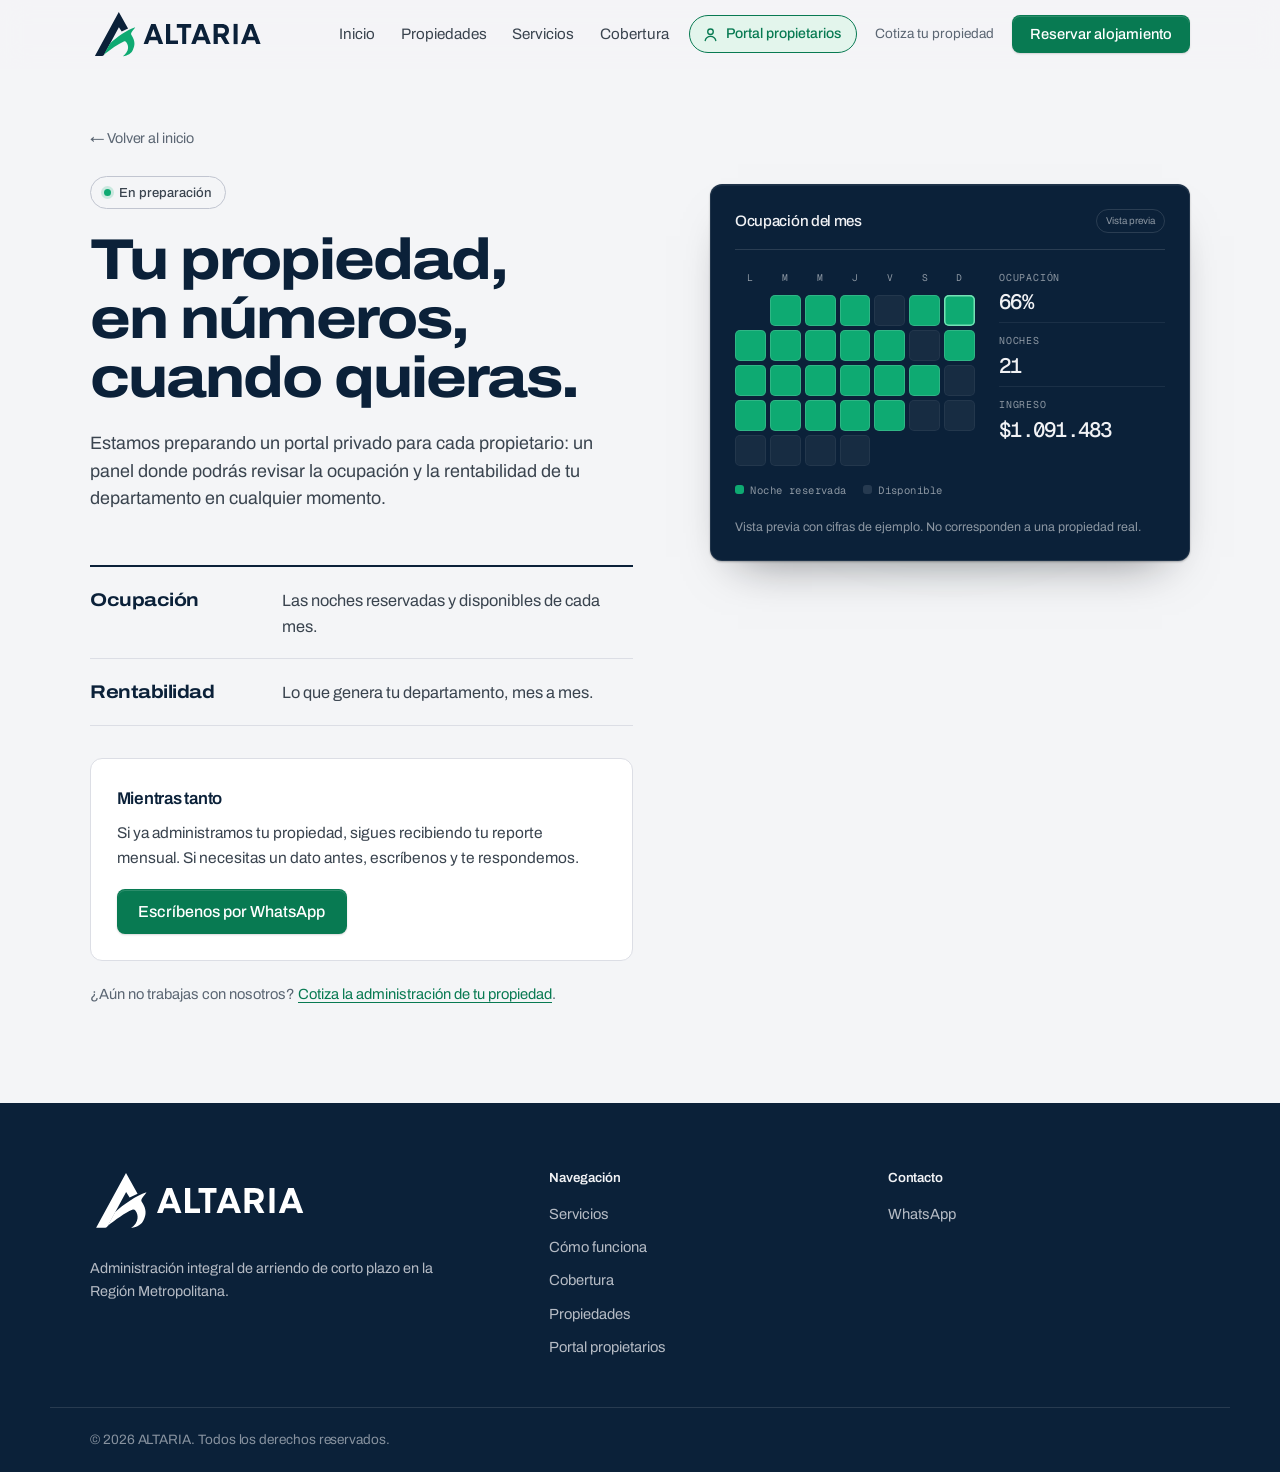
==== portal-propietarios.html @ fbaefeaa "Portal propietarios: acceso en la barra y página en preparación - Nuevo acceso "Portal propietarios"" ====
<!DOCTYPE html>
<html lang="es-CL">
<head>
<meta charset="UTF-8">
<meta name="viewport" content="width=device-width, initial-scale=1.0">
<meta name="theme-color" content="#F4F5F7">
<title>Portal propietarios | ALTARIA</title>
<meta name="description" content="Portal privado para propietarios de ALTARIA: la ocupación y la rentabilidad de tu propiedad en un solo lugar. Disponible próximamente.">
<!-- Página en preparación: fuera de buscadores y del sitemap hasta que el portal exista -->
<meta name="robots" content="noindex">

<meta property="og:title" content="Portal propietarios | ALTARIA">
<meta property="og:description" content="La ocupación y la rentabilidad de tu propiedad en un solo lugar. Disponible próximamente.">
<meta property="og:type" content="website">
<meta property="og:site_name" content="ALTARIA">
<meta property="og:url" content="https://webnova.diegosanmartinb1996.workers.dev/portal-propietarios.html">
<meta property="og:image" content="https://webnova.diegosanmartinb1996.workers.dev/assets/altaria-social.jpg">
<meta property="og:image:width" content="1200">
<meta property="og:image:height" content="630">
<meta property="og:image:alt" content="ALTARIA: administración de arriendo de corto plazo en Santiago">
<meta property="og:locale" content="es_CL">

<link rel="icon" type="image/svg+xml" href="assets/altaria-favicon.svg">
<link rel="icon" type="image/x-icon" href="assets/altaria-favicon.ico">
<link rel="apple-touch-icon" href="assets/altaria-apple-touch-icon.png">

<link rel="preconnect" href="https://fonts.googleapis.com">
<link rel="preconnect" href="https://fonts.gstatic.com" crossorigin>
<link href="https://fonts.googleapis.com/css2?family=Archivo:wdth,wght@62..125,300..800&family=Geist+Mono:wght@400;500&display=swap" rel="stylesheet">

<link rel="stylesheet" href="styles.css">
<script>document.documentElement.classList.add('js');</script>
</head>
<body>

<a class="skip-link" href="#main">Saltar al contenido</a>

<header class="site-header" data-header>
  <div class="header-inner">
    <a href="index.html" class="brand" aria-label="ALTARIA, inicio">
      <img class="brand-logo" src="assets/altaria-logo.svg" alt="ALTARIA" width="880" height="270">
    </a>
    <nav class="main-nav" aria-label="Principal">
      <a href="index.html">Inicio</a>
      <a href="propiedades.html">Propiedades</a>
      <a href="index.html#servicios">Servicios</a>
      <a href="index.html#cobertura">Cobertura</a>
    </nav>
    <div class="header-actions">
      <a class="header-portal" href="portal-propietarios.html" title="Portal propietarios" aria-current="page">
        <svg viewBox="0 0 20 20" fill="none" stroke="currentColor" stroke-width="1.6" stroke-linecap="round" aria-hidden="true"><circle cx="10" cy="6.75" r="3.25"/><path d="M3.75 17c.9-3.1 3.3-4.75 6.25-4.75s5.35 1.65 6.25 4.75"/></svg>
        <span class="header-portal-label">Portal propietarios</span>
      </a>
      <a class="header-secondary" data-cta href="#">Cotiza tu propiedad</a>
      <a class="btn btn-primary btn-nav" href="reservar.html">Reservar alojamiento</a>
    </div>
    <button class="nav-toggle" type="button" data-nav-toggle aria-expanded="false" aria-controls="mobile-nav" aria-label="Abrir menú">
      <span></span><span></span><span></span>
    </button>
  </div>
</header>

<nav class="mobile-nav" id="mobile-nav" data-mobile-nav aria-label="Menú móvil">
  <a href="index.html">Inicio</a>
  <a href="propiedades.html">Propiedades</a>
  <a href="index.html#servicios">Servicios</a>
  <a href="index.html#cobertura">Cobertura</a>
  <a href="portal-propietarios.html" aria-current="page">Portal propietarios</a>
  <a class="btn btn-primary btn-lg" href="reservar.html">Reservar alojamiento</a>
  <p class="mobile-nav-note">¿Eres propietario? <a data-cta href="#">Cotiza la administración de tu propiedad</a>.</p>
</nav>

<main id="main">

  <section class="page-header section portal">
    <div class="section-inner">
      <a class="back-link" href="index.html">← Volver al inicio</a>

      <div class="portal-grid">
        <div class="portal-intro">
          <p class="portal-status"><i aria-hidden="true"></i> En preparación</p>
          <h1 class="section-title">Tu propiedad, en números, cuando quieras.</h1>
          <p class="section-copy">
            Estamos preparando un portal privado para cada propietario: un panel donde podrás
            revisar la ocupación y la rentabilidad de tu departamento en cualquier momento.
          </p>
        </div>

        <!-- Vista previa: el mismo panel de ocupación de la portada (script.js lo dibuja) -->
        <div class="portal-visual">
          <div class="panel-shell">
          <div class="panel" data-panel>
            <div class="panel-head">
              <p class="panel-title">Ocupación del mes</p>
              <span class="panel-tag">Vista previa</span>
            </div>
            <div class="panel-cal" data-panel-cal aria-hidden="true"></div>
            <div class="panel-legend" aria-hidden="true">
              <span><i class="legend-booked"></i> Noche reservada</span>
              <span><i class="legend-free"></i> Disponible</span>
            </div>
            <dl class="panel-stats">
              <div>
                <dt>Ocupación</dt>
                <dd data-count="87" data-count-suffix="%">0%</dd>
              </div>
              <div>
                <dt>Noches</dt>
                <dd data-count="26">0</dd>
              </div>
              <div>
                <dt>Ingreso</dt>
                <dd data-count="1380000" data-count-format="clp">$0</dd>
              </div>
            </dl>
            <p class="panel-foot">
              Vista previa con cifras de ejemplo. No corresponden a una propiedad real.
            </p>
          </div>
          </div>
        </div>

        <div class="portal-details">
          <h2 class="sr-only">Qué podrás ver</h2>
          <ul class="portal-features">
            <li>
              <strong>Ocupación</strong>
              <span>Las noches reservadas y disponibles de cada mes.</span>
            </li>
            <li>
              <strong>Rentabilidad</strong>
              <span>Lo que genera tu departamento, mes a mes.</span>
            </li>
          </ul>

          <div class="portal-note">
            <p class="portal-note-title">Mientras tanto</p>
            <p>
              Si ya administramos tu propiedad, sigues recibiendo tu reporte mensual.
              Si necesitas un dato antes, escríbenos y te respondemos.
            </p>
            <a class="btn btn-primary" data-cta
               data-cta-message="Hola ALTARIA, administran mi propiedad y quiero hacer una consulta sobre su reporte."
               href="#">Escríbenos por WhatsApp</a>
          </div>

          <p class="portal-prospect">
            ¿Aún no trabajas con nosotros? <a data-cta href="#">Cotiza la administración de tu propiedad</a>.
          </p>
        </div>
      </div>
    </div>
  </section>

</main>

<footer class="site-footer">
  <div class="footer-inner">
    <div class="footer-brand">
      <img class="brand-logo" src="assets/altaria-logo-blanco.svg" alt="ALTARIA" width="880" height="270" loading="lazy">
      <p>Administración integral de arriendo de corto plazo en la Región Metropolitana.</p>
    </div>
    <div class="footer-col">
      <p class="footer-heading">Navegación</p>
      <a href="index.html#servicios">Servicios</a>
      <a href="index.html#proceso">Cómo funciona</a>
      <a href="index.html#cobertura">Cobertura</a>
      <a href="propiedades.html">Propiedades</a>
      <a href="portal-propietarios.html">Portal propietarios</a>
    </div>
    <div class="footer-col">
      <p class="footer-heading">Contacto</p>
      <a data-cta href="#">WhatsApp</a>
    </div>
  </div>
  <div class="footer-bottom">
    <p>© 2026 ALTARIA. Todos los derechos reservados.</p>
  </div>
</footer>

<script src="assets/config.js"></script>
<script src="script.js"></script>
</body>
</html>
---- styles.css ----
/* ============================================================
   ALTARIA: sistema visual "Liquidación"

   Base clara, secciones de contraste en azul noche (derivado del
   azul de marca, no negro). Tipografía Archivo en dos anchos: los
   títulos van ensanchados y grandes, el texto corrido en ancho
   normal. El logo ALTARIA usa trazados SVG y la mono queda para cifras.
   El elemento firma es la liquidación mensual del hero: el
   documento que el dueño recibe cada mes.
   ============================================================ */

/* ============================================================
   1. Tokens
   ============================================================ */
:root{
  /* paleta base */
  --paper:#F4F5F7;
  --paper-2:#FFFFFF;
  --paper-3:#E6E8EE;
  --ink:#0B2139;
  --ink-2:#14344E;
  --ink-3:#1E4968;
  /* azul noche: las secciones de contraste */
  --night:#0B2139;
  --night-2:#14344E;
  --night-3:#1E4968;

  /* tokens de superficie (los sobreescriben .section--ink y .panel) */
  --surface:var(--paper);
  --surface-2:var(--paper-2);
  --surface-3:var(--paper-3);
  --fg:var(--ink);
  --fg-soft:#3A444F;
  --fg-faint:#5B6673;
  --line-c:#DCDEE5;
  --line-2:#E8EAEF;
  --line-strong:#C1C5D0;

  /* acción */
  --accent:#087A52;
  --accent-hover:#066443;
  --accent-ink:#FFFFFF;
  --accent-text:#087A52;
  --accent-soft:#E3F5EC;
  --accent-ring:rgba(14,170,114,.18);

  /* estado */
  --ok:#087A52;
  --ok-fill:#0EAA72;
  --ok-soft:#E4F6EE;
  --danger:#B23A10;
  --danger-soft:#FBEAE2;

  /* tipografía: Archivo en dos anchos; mono para cifras del reporte */
  --font-sans:'Archivo',-apple-system,'Segoe UI',sans-serif;
  --font-display:'Archivo',-apple-system,'Segoe UI',sans-serif;
  --display-stretch:116%;
  --font-mono:'Geist Mono','IBM Plex Mono',ui-monospace,'Courier New',monospace;

  /* layout */
  --container:1180px;
  --gutter:clamp(1.25rem,5vw,2.5rem);
  --section-pad:clamp(4rem,7.5vw,6.5rem);
  --radius:12px;
  --radius-sm:8px;
  --radius-xs:5px;
  --header-h:60px;

  --ease:cubic-bezier(.22,1,.36,1);
}

@media (min-width:900px){
  :root{ --header-h:68px; }
}

/* Superficies oscuras: solo se reasignan tokens */
.section--ink{
  --surface:var(--night);
  --surface-2:var(--night-2);
  --surface-3:var(--night-3);
}
.panel{
  --surface:var(--ink);
  --surface-2:var(--ink-2);
  --surface-3:var(--ink-3);
}
.section--ink,
.panel{
  --fg:#F1F2F5;
  --fg-soft:rgba(241,242,245,.76);
  --fg-faint:rgba(241,242,245,.56);
  --line-c:rgba(241,242,245,.13);
  --line-2:rgba(241,242,245,.07);
  --line-strong:rgba(241,242,245,.28);
  --accent-text:#75E1B5;
  --accent-soft:rgba(117,225,181,.13);
  --ok:#5EE9A4;
  --ok-soft:rgba(94,233,164,.14);
  color:var(--fg);
}
.section--ink{ background:var(--night); }

/* ============================================================
   2. Reset
   ============================================================ */
*,*::before,*::after{ box-sizing:border-box; }
html{ scroll-behavior:smooth; scroll-padding-top:calc(var(--header-h) + 1rem); }
body{ margin:0; }
img{ max-width:100%; height:auto; display:block; }
ul,ol{ list-style:none; margin:0; padding:0; }
a{ color:inherit; text-decoration:none; }
h1,h2,h3,h4,p,dl,dd,figure{ margin:0; }
button{ font:inherit; border:none; background:none; color:inherit; }
[hidden]{ display:none !important; }

body{
  background:var(--paper);
  color:var(--ink);
  font-family:var(--font-sans);
  font-size:17px;
  font-weight:400;
  line-height:1.6;
  letter-spacing:0;
  -webkit-font-smoothing:antialiased;
  text-rendering:optimizeLegibility;
  overflow-x:hidden;
  padding-top:var(--header-h);
}

@media (prefers-reduced-motion:reduce){
  html{ scroll-behavior:auto; }
  *,*::before,*::after{
    animation-duration:.01ms !important;
    animation-iteration-count:1 !important;
    transition-duration:.01ms !important;
  }
}

.skip-link{
  position:absolute;
  left:-9999px;
  top:0;
  z-index:300;
  background:var(--accent);
  color:var(--accent-ink);
  padding:.7rem 1.1rem;
  border-radius:0 0 var(--radius-sm) 0;
  font-size:.8rem;
}
.skip-link:focus{ left:0; top:0; }

:focus-visible{
  outline:2px solid var(--accent);
  outline-offset:3px;
  border-radius:3px;
}
.section--ink :focus-visible,
.panel :focus-visible{ outline-color:#75E1B5; }

/* ============================================================
   3. Tipografía
   ============================================================ */

.eyebrow{
  font-size:.95rem;
  font-weight:500;
  color:var(--accent-text);
  margin-bottom:1rem;
}

/* Rotulos de seccion y de ficha: sans, sin versalitas ni tracking */
.sector-name,
.footer-heading,
.folio-label,
.property-card-comuna,
.property-detail-comuna{
  font-family:var(--font-sans);
  font-weight:600;
  letter-spacing:-.005em;
  text-transform:none;
}

/* Títulos: Archivo ensanchado. El ancho extra es la voz de la marca:
   firme, de letrero, legible de lejos. */
h1,h2,h3,h4{
  font-family:var(--font-display);
  font-stretch:var(--display-stretch);
  font-weight:700;
  letter-spacing:-.02em;
  line-height:1.08;
  text-wrap:balance;
}

.section-title{
  font-size:clamp(2.2rem,4.6vw,3.6rem);
  font-weight:750;
  letter-spacing:-.035em;
  line-height:1.02;
  color:var(--fg);
}

.section-copy{
  margin-top:1.4rem;
  max-width:56ch;
  font-size:clamp(1.05rem,1.4vw,1.2rem);
  line-height:1.55;
  color:var(--fg-soft);
}

.section-head{ margin-bottom:clamp(2.5rem,5vw,4rem); }
.section-head .section-title{ max-width:18ch; }

/* Cifras: tabulares, en la misma familia */
.num{
  font-variant-numeric:tabular-nums;
  letter-spacing:-.01em;
}

/* ============================================================
   4. Botones
   ============================================================ */
.btn{
  display:inline-flex;
  align-items:center;
  justify-content:center;
  gap:.5rem;
  font-family:var(--font-sans);
  font-weight:500;
  font-size:1rem;
  letter-spacing:0;
  line-height:1;
  padding:.85rem 1.3rem;
  border-radius:var(--radius-sm);
  border:1px solid transparent;
  cursor:pointer;
  text-align:center;
  transition:background-color .18s var(--ease), color .18s var(--ease),
             border-color .18s var(--ease), box-shadow .18s var(--ease),
             transform .12s var(--ease);
}
.btn:active{ transform:translateY(1px); }

.btn-primary{
  background:var(--accent);
  color:var(--accent-ink);
  box-shadow:0 1px 2px rgba(12,15,20,.16), inset 0 1px 0 rgba(255,255,255,.14);
}
.btn-primary:hover{
  background:var(--accent-hover);
  box-shadow:0 1px 2px rgba(12,15,20,.2), 0 0 0 4px var(--accent-ring),
             inset 0 1px 0 rgba(255,255,255,.14);
}

/* Sobre fondo oscuro el azul sólido pierde contraste: el botón se vuelve papel */
.section--ink .btn-primary{
  background:var(--paper);
  color:var(--ink);
  box-shadow:0 1px 2px rgba(0,0,0,.3);
}
.section--ink .btn-primary:hover{
  background:#FFFFFF;
  box-shadow:0 1px 2px rgba(0,0,0,.3), 0 0 0 4px rgba(241,242,245,.14);
}

.btn-ghost{
  background:transparent;
  color:var(--fg);
  border-color:var(--line-strong);
}
.btn-ghost:hover{ border-color:var(--fg); background:var(--surface-2); }

.btn-lg{ padding:1.1rem 1.75rem; font-size:1.05rem; }

@media (max-width:479px){
  .btn-lg{ width:100%; }
}

/* ============================================================
   5. Contenedores
   ============================================================ */
.section-inner,
.header-inner,
.footer-inner,
.footer-bottom{
  width:100%;
  max-width:var(--container);
  margin-inline:auto;
  padding-inline:var(--gutter);
}

.section{
  padding-block:var(--section-pad);
  background:var(--surface);
  color:var(--fg);
  position:relative;
}

/* ============================================================
   6. Header
   ============================================================ */
.site-header{
  position:fixed;
  top:0; left:0; right:0;
  z-index:120;
  background:rgba(244,245,247,.82);
  backdrop-filter:saturate(1.6) blur(14px);
  -webkit-backdrop-filter:saturate(1.6) blur(14px);
  border-bottom:1px solid transparent;
  transition:border-color .25s var(--ease), background-color .25s var(--ease);
}
.site-header.is-stuck{
  border-bottom-color:var(--line-c);
  background:rgba(244,245,247,.94);
}

.header-inner{
  height:var(--header-h);
  display:flex;
  align-items:center;
  gap:1.25rem;
}

.brand{
  display:flex;
  align-items:center;
  gap:.55rem;
  flex-shrink:0;
  margin-right:auto;
}
.brand-logo{
  width:156px;
  height:auto;
  display:block;
}
@media (min-width:1120px){
  .site-header .brand-logo{ width:176px; }
}

.main-nav{
  display:none;
  align-items:center;
  gap:1.6rem;
  white-space:nowrap;
}
.main-nav a{
  font-size:.95rem;
  letter-spacing:0;
  color:var(--fg-soft);
  transition:color .18s var(--ease);
}
.main-nav a:hover{ color:var(--fg); }
.nav-active{ color:var(--fg) !important; font-weight:500; }

.header-actions{
  display:none;
  align-items:center;
  gap:1.15rem;
  white-space:nowrap;
}
.header-secondary{
  font-size:.85rem;
  color:var(--fg-faint);
  transition:color .18s var(--ease);
}
.header-secondary:hover{ color:var(--accent-text); }
@media (min-width:900px) and (max-width:1119px){
  .header-secondary{ display:none; }
}

.btn-nav{ padding:.68rem 1.05rem; font-size:.92rem; }

/* Acceso al portal de propietarios: no es una sección de la página,
   así que va como acceso aparte, con ícono, antes del botón principal. */
.header-portal{
  display:inline-flex;
  align-items:center;
  justify-content:center;
  gap:.45rem;
  height:38px;
  padding:0 .9rem 0 .75rem;
  border:1px solid var(--line-strong);
  border-radius:100px;
  font-size:.88rem;
  font-weight:500;
  color:var(--fg-soft);
  transition:color .18s var(--ease), border-color .18s var(--ease), background-color .18s var(--ease);
}
.header-portal svg{ width:17px; height:17px; flex-shrink:0; }
.header-portal:hover{ color:var(--accent-text); border-color:var(--accent); }
.header-portal[aria-current="page"]{
  color:var(--accent-text);
  border-color:var(--accent);
  background:var(--accent-soft);
}
.mobile-nav > a[aria-current="page"]{ color:var(--accent-text); }

/* Con la barra a medio ancho no cabe el texto: queda solo el ícono
   (el texto sigue disponible para lectores de pantalla y como tooltip). */
@media (min-width:900px) and (max-width:1179px){
  .header-portal{ width:38px; padding:0; }
  .header-portal-label{
    position:absolute;
    width:1px; height:1px;
    margin:-1px;
    overflow:hidden;
    clip:rect(0 0 0 0);
    white-space:nowrap;
  }
}
/* Justo sobre el corte del menú móvil la portada no alcanza: se compacta la barra */
@media (min-width:900px) and (max-width:1023px){
  .header-inner{ gap:.9rem; }
  .main-nav{ gap:1.1rem; }
  .main-nav a{ font-size:.9rem; }
  .header-actions{ gap:.8rem; }
  .site-header .brand-logo{ width:136px; }
}

/* Botón hamburguesa */
.nav-toggle{
  display:inline-flex;
  flex-direction:column;
  justify-content:center;
  gap:5px;
  width:40px; height:40px;
  padding:0 9px;
  border-radius:var(--radius-sm);
  border:1px solid var(--line-c);
  background:var(--paper-2);
  cursor:pointer;
  flex-shrink:0;
}
.nav-toggle span{
  display:block;
  height:1.5px;
  width:100%;
  background:var(--fg);
  transition:transform .3s var(--ease), opacity .2s var(--ease);
}
.nav-toggle[aria-expanded="true"] span:nth-child(1){ transform:translateY(6.5px) rotate(45deg); }
.nav-toggle[aria-expanded="true"] span:nth-child(2){ opacity:0; }
.nav-toggle[aria-expanded="true"] span:nth-child(3){ transform:translateY(-6.5px) rotate(-45deg); }

/* Menú móvil */
.mobile-nav{
  position:fixed;
  inset:var(--header-h) 0 0 0;
  z-index:110;
  background:var(--paper);
  padding:1.75rem var(--gutter) 2.5rem;
  display:flex;
  flex-direction:column;
  gap:.25rem;
  overflow-y:auto;
  transform:translateY(-8px);
  opacity:0;
  visibility:hidden;
  transition:opacity .25s var(--ease), transform .25s var(--ease), visibility .25s;
}
.mobile-nav.is-open{ opacity:1; transform:none; visibility:visible; }
/* Solo los enlaces de navegación: el botón y la nota conservan lo suyo */
.mobile-nav > a:not(.btn){
  font-family:var(--font-display);
  font-stretch:var(--display-stretch);
  font-size:1.6rem;
  font-weight:700;
  letter-spacing:-.03em;
  padding:.8rem 0;
  border-bottom:1px solid var(--line-c);
  color:var(--fg);
}
.mobile-nav .btn{ margin-top:1.6rem; }
.mobile-nav-note{
  margin-top:1rem;
  font-size:.85rem;
  color:var(--fg-faint);
}
.mobile-nav-note a{
  color:var(--accent-text);
  text-decoration:underline;
  text-underline-offset:3px;
}
body.nav-open{ overflow:hidden; }

@media (min-width:900px){
  .main-nav,
  .header-actions{ display:flex; }
  .nav-toggle{ display:none; }
  .mobile-nav{ display:none; }
}

/* Barra fija de acción en móvil */
.mobile-cta{
  position:fixed;
  left:0; right:0; bottom:0;
  z-index:100;
  padding:.65rem var(--gutter) calc(.65rem + env(safe-area-inset-bottom));
  background:rgba(244,245,247,.93);
  backdrop-filter:blur(14px);
  -webkit-backdrop-filter:blur(14px);
  border-top:1px solid var(--line-c);
  transform:translateY(110%);
  transition:transform .3s var(--ease);
}
.mobile-cta.is-visible{ transform:none; }
.mobile-cta .btn{ width:100%; }
@media (min-width:900px){ .mobile-cta{ display:none; } }

/* ============================================================
   7. Hero
   ============================================================ */
.hero{
  position:relative;
  background:var(--paper);
  padding-block:clamp(2.5rem,5.5vw,4.5rem) clamp(3.5rem,7vw,5.5rem);
  overflow:hidden;
}
.hero::after{
  content:'';
  position:absolute;
  left:0; right:0; bottom:0;
  height:1px;
  background:var(--line-c);
  z-index:2;
}

.hero-inner{
  position:relative;
  z-index:1;
  width:100%;
  max-width:var(--container);
  margin-inline:auto;
  padding-inline:var(--gutter);
  display:grid;
  gap:clamp(2.5rem,5vw,3.5rem);
}
@media (min-width:1120px){
  .hero-inner{
    grid-template-columns:minmax(0,1fr) minmax(0,400px);
    align-items:center;
    column-gap:clamp(2.5rem,4vw,3.25rem);
  }
}

/* Foto de la propiedad con el panel encima. En celular la foto va
   a todo el ancho y el panel se monta sobre su borde inferior; en
   escritorio la foto es vertical y el panel sale por su esquina
   inferior izquierda, dejando a la vista los ventanales y el living. */
.hero-visual{ position:relative; }
.hero-img{
  width:100%;
  aspect-ratio:4/3;
  object-fit:cover;
  object-position:center 60%;
  border-radius:var(--radius);
  background:var(--paper-3);
}
.hero-visual .panel-shell{
  margin:-4.5rem .9rem 0;
  z-index:2;
}
@media (min-width:600px) and (max-width:1119px){
  .hero-img{ aspect-ratio:16/9; }
  .hero-visual .panel-shell{ max-width:480px; margin-inline:auto; }
}
@media (min-width:1120px){
  /* La foto sale a sangre hasta el borde derecho de la ventana */
  .hero-img{
    width:calc(100% + (100vw - min(100vw, var(--container))) / 2 + var(--gutter));
    max-width:none;
    height:clamp(480px,64vh,620px);
    aspect-ratio:auto;
    object-position:78% 60%;
    border-radius:var(--radius) 0 0 var(--radius);
  }
  /* El panel se apoya en la esquina inferior izquierda de la foto */
  .hero-visual .panel-shell{
    position:absolute;
    left:-2rem;
    bottom:-2.5rem;
    width:290px;
    margin:0;
  }
}

.hero-title{
  font-size:clamp(2.6rem,5.4vw,4.4rem);
  font-weight:800;
  font-stretch:100%;
  letter-spacing:-.045em;
  line-height:.96;
  color:var(--ink);
}
.hero-title .line{ display:block; overflow:hidden; padding-bottom:.06em; }
.hero-title .line > span{
  display:block;
  transition:transform .95s var(--ease);
}
/* El estado inicial solo existe si hay JS para deshacerlo */
.js .hero-title .line > span{ transform:translateY(110%); }
.hero-title.is-in .line > span{ transform:none; }
.hero-title .line:nth-child(1) > span{ transition-delay:.04s; }
.hero-title .line:nth-child(2) > span{ transition-delay:.12s; }
.hero-title .line:nth-child(3) > span{ transition-delay:.20s; }
.hero-title .line:nth-child(4) > span{ transition-delay:.28s; }
/* La segunda frase de ALTARIA usa el verde de acción de la marca */
.hero-title em{
  font-style:normal;
  color:var(--accent);
}

.hero-sub{
  margin-top:1.75rem;
  max-width:44ch;
  font-size:clamp(1.08rem,1.5vw,1.25rem);
  line-height:1.55;
  color:var(--fg-soft);
}

.hero-actions{
  margin-top:2.1rem;
  display:flex;
  align-items:center;
  gap:1.5rem;
  flex-wrap:wrap;
}
.hero-secondary{
  font-size:1rem;
  font-weight:500;
  color:var(--fg);
  border-bottom:1.5px solid var(--fg);
  padding-bottom:2px;
  transition:color .18s var(--ease), border-color .18s var(--ease);
}
.hero-secondary:hover{ color:var(--accent-text); border-color:var(--accent-text); }

.hero-trust{
  margin-top:1.5rem;
  font-size:.92rem;
  color:var(--fg-faint);
}

/* ============================================================
   8. Panel de ocupación: elemento firma

   Superficie de producto oscura sobre la página clara.
   ============================================================ */
/* El ancho del panel depende de su columna, no del viewport: la distribución
   interna se decide con container query. */
.panel-shell{ position:relative; container-type:inline-size; }
/* Halo ambiente detrás del panel */
.panel-shell::before{
  content:'';
  position:absolute;
  inset:8% -4% -10% -4%;
  border-radius:50%;
  background:radial-gradient(60% 60% at 50% 50%, var(--accent-ring), transparent 70%);
  filter:blur(28px);
  pointer-events:none;
}

.panel{
  position:relative;
  background:var(--ink);
  border:1px solid rgba(241,242,245,.09);
  border-radius:var(--radius);
  padding:clamp(1.15rem,2.4vw,1.5rem);
  box-shadow:
    0 1px 2px rgba(12,15,20,.3),
    0 24px 48px -28px rgba(12,15,20,.55),
    inset 0 1px 0 rgba(241,242,245,.06);
}

.panel-head{
  display:flex;
  align-items:center;
  justify-content:space-between;
  gap:1rem;
  padding-bottom:.95rem;
  border-bottom:1px solid var(--line-c);
}
.panel-title{
  font-size:.95rem;
  font-weight:500;
  letter-spacing:-.02em;
  color:var(--fg);
}
.panel-tag{
  font-size:.62rem;
  color:var(--fg-faint);
  border:1px solid var(--line-c);
  border-radius:100px;
  padding:.2rem .55rem;
}

/* Calendario */
.panel-cal{
  margin-top:1.25rem;
  display:grid;
  grid-template-columns:repeat(7,minmax(0,1fr));
  gap:4px;
  max-width:240px;
}
.cal-dow{
  font-family:var(--font-mono);
  font-size:.6rem;
  letter-spacing:.04em;
  color:var(--fg-faint);
  text-align:center;
  padding-bottom:.4rem;
}
.cal-cell{
  aspect-ratio:1;
  border-radius:var(--radius-xs);
  background:rgba(241,242,245,.055);
  box-shadow:inset 0 0 0 1px rgba(241,242,245,.05);
  transition:background-color .4s var(--ease), box-shadow .4s var(--ease);
}
.cal-cell.is-out{ background:transparent; box-shadow:none; }
.cal-cell.is-booked{
  background:var(--ok-fill);
  box-shadow:inset 0 0 0 1px rgba(255,255,255,.14);
}
.cal-cell.is-today{ box-shadow:inset 0 0 0 1.5px #75E1B5; }

.panel-legend{
  margin-top:1rem;
  display:flex;
  flex-wrap:wrap;
  gap:1rem;
  font-family:var(--font-mono);
  font-size:.66rem;
  letter-spacing:.04em;
  color:var(--fg-faint);
}
.panel-legend span{ display:inline-flex; align-items:center; gap:.4rem; }
.panel-legend i{ width:9px; height:9px; border-radius:3px; display:block; flex-shrink:0; }
.legend-booked{ background:var(--ok-fill); }
.legend-free{ background:rgba(241,242,245,.12); }

/* Cifras */
/* Por defecto (panel angosto) las cifras van como lista */
.panel-stats{
  margin-top:1.35rem;
  padding-top:1.2rem;
  border-top:1px solid var(--line-c);
  display:grid;
  grid-template-columns:1fr;
  gap:0;
}
.panel-stats > div{
  min-width:0;
  display:flex;
  align-items:baseline;
  justify-content:space-between;
  gap:1rem;
  padding:.55rem 0;
  border-bottom:1px solid var(--line-2);
}
.panel-stats > div:last-child{ border-bottom:none; padding-bottom:0; }
.panel-stats dt{
  font-family:var(--font-mono);
  font-size:.62rem;
  letter-spacing:.08em;
  text-transform:uppercase;
  color:var(--fg-faint);
  margin-bottom:0;
}
.panel-stats dd{
  font-family:var(--font-mono);
  font-weight:500;
  letter-spacing:-.035em;
  font-size:1.2rem;
  line-height:1;
  color:var(--fg);
  font-variant-numeric:tabular-nums;
}

.panel-foot{
  margin-top:1.2rem;
  font-size:.78rem;
  line-height:1.5;
  color:var(--fg-faint);
}

/* Cuando el panel tiene ancho suficiente se arma como tablero:
   calendario a la izquierda, cifras a la derecha. El umbral es el ancho
   del propio panel, no el de la ventana. */
@container (min-width:470px){
  .panel{
    display:grid;
    grid-template-columns:minmax(0,240px) minmax(0,1fr);
    column-gap:clamp(1.25rem,5cqi,2rem);
    align-content:start;
  }
  .panel-head{ grid-column:1 / -1; grid-row:1; }
  .panel-cal{ grid-column:1; grid-row:2; }
  .panel-legend{ grid-column:1; grid-row:3; }
  .panel-foot{ grid-column:1 / -1; grid-row:4; }

  .panel-stats{
    grid-column:2;
    grid-row:2 / 4;
    align-self:start;
    margin-top:1.25rem;
    padding-top:0;
    border-top:none;
  }
  .panel-stats > div{
    display:block;
    padding:.62rem 0;
  }
  .panel-stats > div:first-child{ padding-top:0; }
  .panel-stats dt{ margin-bottom:.4rem; }
  .panel-stats dd{ font-size:1.3rem; }
}

/* ============================================================
/* ============================================================
   9. Problema
   ============================================================ */
.problema-grid{ display:grid; gap:clamp(2.25rem,4.5vw,4rem); }
@media (min-width:920px){
  .problema-grid{ grid-template-columns:minmax(0,.9fr) minmax(0,1fr); align-items:start; }
}

.pain-list{
  border-top:1px solid var(--line-c);
}
.pain-list{ border-top-color:var(--ink); border-top-width:2px; }
.pain-list li{
  padding:1.35rem 0;
  border-bottom:1px solid var(--line-c);
  color:var(--fg);
  font-size:clamp(1.1rem,1.6vw,1.3rem);
  line-height:1.4;
}
/* ============================================================
   10. Servicios
   ============================================================ */
/* Dos grupos: lo que se hace una vez y lo que corre cada mes.
   Sin tarjetas: filas con título grande a la izquierda. */
.servicio-group + .servicio-group{ margin-top:clamp(3rem,6vw,4.5rem); }

.servicio-group{ display:grid; gap:1.25rem 3rem; }
@media (min-width:980px){
  .servicio-group{ grid-template-columns:minmax(0,.34fr) minmax(0,1fr); align-items:start; }
}

.servicio-group-head{ display:flex; flex-direction:column; gap:.4rem; }
.servicio-group-title{
  font-size:clamp(1.6rem,2.6vw,2.1rem);
  font-weight:750;
  letter-spacing:-.03em;
}
.servicio-group-note{ font-size:1rem; color:var(--fg-faint); }

.servicios-grid{
  display:grid;
  gap:0 2.5rem;
  border-top:2px solid var(--ink);
}
@media (min-width:720px){
  .servicios-grid{ grid-template-columns:repeat(2,minmax(0,1fr)); }
}
.servicio-card{
  padding:1.4rem 0 1.5rem;
  border-bottom:1px solid var(--line-c);
  display:flex;
  flex-direction:column;
  gap:.5rem;
}
.servicio-card h4{
  font-size:clamp(1.2rem,1.7vw,1.4rem);
  font-weight:700;
  letter-spacing:-.025em;
}
.servicio-card p{ color:var(--fg-soft); font-size:1rem; max-width:44ch; }

.platform-chips{
  margin-top:.35rem;
  display:flex;
  flex-wrap:wrap;
  gap:.35rem .5rem;
  font-size:.95rem;
  font-weight:600;
  color:var(--fg);
}
.platform-chips li + li::before{ content:'·'; margin-right:.5rem; color:var(--fg-faint); }

/* ============================================================
   11. Proceso (sección oscura)
   ============================================================ */
.proceso-list{
  display:grid;
  gap:2.5rem 2rem;
}
@media (min-width:760px){
  .proceso-list{ grid-template-columns:repeat(2,1fr); }
}
@media (min-width:1050px){
  .proceso-list{ grid-template-columns:repeat(4,1fr); }
}
.proceso-list li{
  padding-top:1.25rem;
  border-top:1px solid var(--line-strong);
  display:flex;
  flex-direction:column;
  gap:.6rem;
}
/* Los pasos sí son una secuencia: el número grande dice en qué orden ocurren */
.proceso-num{
  font-family:var(--font-display);
  font-stretch:var(--display-stretch);
  font-size:clamp(2.6rem,4.4vw,3.6rem);
  font-weight:800;
  line-height:1;
  letter-spacing:-.04em;
  color:var(--accent-text);
  margin-bottom:.5rem;
  font-variant-numeric:tabular-nums;
}
.proceso-list h3{ font-size:clamp(1.2rem,1.7vw,1.4rem); letter-spacing:-.025em; }
.proceso-list p{ color:var(--fg-soft); font-size:1rem; }

/* ============================================================
   12. Banda fotográfica a sangre
   ============================================================ */
.band{
  position:relative;
  isolation:isolate;
  min-height:clamp(320px,52vh,520px);
  display:flex;
  align-items:flex-end;
  background:var(--ink);
  overflow:hidden;
}
.band img{
  position:absolute;
  inset:0;
  width:100%;
  height:100%;
  object-fit:cover;
  z-index:-2;
}
.band::after{
  content:'';
  position:absolute;
  inset:0;
  z-index:-1;
  background:
    linear-gradient(to right, rgba(12,15,20,.86) 0%, rgba(12,15,20,.5) 48%, rgba(12,15,20,.12) 85%),
    linear-gradient(to top, rgba(12,15,20,.8) 0%, rgba(12,15,20,.35) 55%, rgba(12,15,20,.15) 100%);
}
.band-inner{
  width:100%;
  max-width:var(--container);
  margin-inline:auto;
  padding:clamp(2rem,5vw,3.5rem) var(--gutter);
  color:#F1F2F5;
}
.band-title{
  font-size:clamp(2.2rem,4.8vw,3.8rem);
  font-weight:750;
  letter-spacing:-.035em;
  line-height:1.02;
  max-width:18ch;
}
.band-note{
  margin-top:1rem;
  max-width:46ch;
  font-size:clamp(1.05rem,1.4vw,1.2rem);
  color:rgba(244,245,247,.82);
}

/* ============================================================
   13. Diferenciador
   ============================================================ */
.pillars{ border-top:2px solid var(--ink); }
.pillar{
  display:grid;
  gap:.6rem 3rem;
  padding:clamp(1.75rem,3.2vw,2.5rem) 0;
  border-bottom:1px solid var(--line-c);
}
@media (min-width:760px){
  .pillar{ grid-template-columns:minmax(0,.62fr) minmax(0,1fr); align-items:baseline; }
}
.pillar-label{
  font-family:var(--font-display);
  font-stretch:var(--display-stretch);
  font-size:clamp(1.5rem,2.8vw,2.2rem);
  font-weight:750;
  letter-spacing:-.035em;
  line-height:1.05;
  color:var(--fg);
}
.pillar p{ color:var(--fg-soft); font-size:clamp(1.05rem,1.4vw,1.15rem); max-width:52ch; }

/* ============================================================
   14. Cobertura
   ============================================================ */
.cobertura-grid{ display:grid; gap:clamp(2.25rem,4.5vw,3.5rem); }
@media (min-width:980px){
  .cobertura-grid{ grid-template-columns:minmax(0,1fr) minmax(0,.82fr); align-items:center; }
}

.sector-list{ margin-top:2rem; display:grid; gap:1.4rem; }
.sector-name{
  font-size:.95rem;
  color:var(--fg);
  margin-bottom:.7rem;
}
.sector-list > div{ padding-top:1rem; border-top:1px solid var(--line-c); }
.comuna-chips{ display:flex; flex-wrap:wrap; gap:.2rem .55rem; }
.comuna-chips li{
  font-size:clamp(1.1rem,1.6vw,1.3rem);
  letter-spacing:-.01em;
  color:var(--fg);
}
.comuna-chips li:not(:last-child)::after{ content:","; color:var(--fg-faint); }

.cobertura-photo{
  border-radius:var(--radius);
  overflow:hidden;
  border:1px solid var(--line-c);
  background:var(--surface-3);
}
.cobertura-photo img{
  width:100%;
  aspect-ratio:4/3;
  object-fit:cover;
}
.cobertura-photo figcaption{
  font-size:.84rem;
  letter-spacing:-.005em;
  color:var(--fg-faint);
  padding:.7rem .85rem;
  border-top:1px solid var(--line-c);
  background:var(--surface-2);
}

/* ============================================================
   15. Galería y tarjetas de propiedad
   ============================================================ */
.gallery-grid,
.property-grid{
  display:grid;
  gap:.85rem;
  grid-template-columns:repeat(auto-fill,minmax(min(100%,262px),1fr));
}
.gallery-grid{ margin-top:2.25rem; }
.property-grid{ margin-top:2.25rem; }

.property-card{
  background:var(--surface-2);
  border:1px solid var(--line-c);
  border-radius:var(--radius);
  overflow:hidden;
  display:flex;
  flex-direction:column;
  transition:border-color .22s var(--ease), box-shadow .22s var(--ease),
             transform .22s var(--ease);
}
.property-card:hover{
  border-color:var(--line-strong);
  transform:translateY(-2px);
  box-shadow:0 12px 32px -22px rgba(12,15,20,.5);
}

.gallery-photo{
  position:relative;
  aspect-ratio:4/3;
  background:var(--surface-3);
  display:flex;
  flex-direction:column;
  align-items:center;
  justify-content:center;
  gap:.45rem;
  overflow:hidden;
}
.gallery-photo img{ width:100%; height:100%; object-fit:cover; }
.gallery-photo.is-empty{
  font-size:.84rem;
  letter-spacing:-.005em;
  color:var(--fg-faint);
  background-color:var(--surface-3);
  background-image:linear-gradient(135deg,var(--line-c) 25%,transparent 25%,transparent 50%,var(--line-c) 50%,var(--line-c) 75%,transparent 75%);
  background-size:7px 7px;
}
.gallery-photo-icon{ font-size:1rem; color:var(--line-strong); }

.property-card-body{
  padding:1.1rem 1.15rem 1.25rem;
  display:flex;
  flex-direction:column;
  gap:.45rem;
  flex:1;
}
.property-card-comuna{
  font-size:.8rem;
  color:var(--accent-text);
}
.property-card h3{ font-size:1.2rem; letter-spacing:-.025em; }
.property-card-meta{
  display:flex;
  flex-wrap:wrap;
  gap:.3rem .8rem;
  font-size:.85rem;
  letter-spacing:-.005em;
  color:var(--fg-faint);
}
.property-card-price{
  margin-top:.3rem;
  padding-top:.8rem;
  border-top:1px solid var(--line-c);
  display:flex;
  align-items:baseline;
  gap:.45rem;
}
.property-card-price .price-label{
  font-size:.82rem;
  letter-spacing:-.005em;
  color:var(--fg-faint);
}
.property-card-price .price-value{
  font-weight:700;
  letter-spacing:-.01em;
  font-size:1.1rem;
  font-variant-numeric:tabular-nums;
}
.property-card-link{
  margin-top:.85rem;
  font-size:.87rem;
  font-weight:500;
  color:var(--accent-text);
  display:inline-flex;
  align-items:center;
  gap:.35rem;
}
.property-card-link::after{ content:'→'; transition:transform .2s var(--ease); }
.property-card:hover .property-card-link::after{ transform:translateX(3px); }

.galeria-teaser-cta{ margin-top:2.25rem; }

/* ============================================================
   16. Ficha de propiedad
   ============================================================ */
.property-detail{ display:grid; gap:clamp(1.75rem,3.5vw,2.75rem); margin-top:1.75rem; }
@media (min-width:920px){
  .property-detail{ grid-template-columns:minmax(0,1fr) minmax(0,1fr); align-items:start; }
}
.property-photo-main{
  border-radius:var(--radius);
  aspect-ratio:4/3;
  border:1px solid var(--line-c);
}
.property-detail-info{ display:flex; flex-direction:column; gap:.9rem; }
.property-detail-comuna{ font-size:.88rem; color:var(--accent-text); }
.property-detail-info h1{
  font-size:clamp(2.1rem,4.2vw,3.2rem);
  letter-spacing:-.038em;
}
.property-detail-chips{ margin-top:.2rem; }
.property-detail-price{
  display:flex;
  align-items:baseline;
  gap:.6rem;
  padding-block:.9rem;
  border-block:1px solid var(--line-c);
  font-weight:700;
  letter-spacing:-.01em;
  font-size:1.4rem;
  font-variant-numeric:tabular-nums;
}
.property-detail-price-label{
  font-weight:400;
  font-size:.88rem;
  letter-spacing:-.005em;
  color:var(--fg-faint);
}
.property-detail-desc{ color:var(--fg-soft); }
.property-detail-amenities-title{
  font-size:.95rem;
  font-weight:600;
  letter-spacing:-.015em;
  margin-bottom:.7rem;
}
.property-not-found{ padding-block:2rem; display:flex; flex-direction:column; gap:1rem; align-items:flex-start; }

/* ============================================================
   17. Encabezado de página interior
   ============================================================ */
.page-header{ padding-top:clamp(2.25rem,4.5vw,3.5rem); }
.page-header .section-copy{ margin-bottom:2.25rem; }

.back-link{
  display:inline-flex;
  align-items:center;
  gap:.4rem;
  margin-bottom:1.6rem;
  font-size:.9rem;
  letter-spacing:-.005em;
  color:var(--fg-faint);
  transition:color .18s var(--ease);
}
.back-link:hover{ color:var(--accent-text); }

/* ============================================================
   17b. Portal propietarios (página en preparación)

   En celular la vista previa va entre la presentación y el detalle;
   en escritorio queda a la derecha, a la altura de ambos.
   ============================================================ */
.portal-grid{
  display:grid;
  gap:clamp(2.5rem,5vw,3.25rem);
  grid-template-areas:"intro" "visual" "details";
}
.portal-intro{ grid-area:intro; }
.portal-visual{ grid-area:visual; }
.portal-details{ grid-area:details; }
.portal .section-copy{ margin-bottom:0; }

@media (min-width:600px) and (max-width:979px){
  .portal-visual{ max-width:520px; }
}
@media (min-width:980px){
  .portal-grid{
    grid-template-columns:minmax(0,1fr) minmax(0,480px);
    grid-template-areas:"intro visual" "details visual";
    grid-template-rows:auto 1fr;
    column-gap:clamp(3rem,6vw,5rem);
  }
  .portal-visual{ align-self:start; margin-top:.5rem; }
}

.portal-status{
  display:inline-flex;
  align-items:center;
  gap:.5rem;
  margin-bottom:1.4rem;
  padding:.32rem .8rem;
  border:1px solid var(--line-strong);
  border-radius:100px;
  font-size:.82rem;
  font-weight:500;
  color:var(--fg-soft);
}
.portal-status i{
  width:7px; height:7px;
  border-radius:50%;
  background:var(--ok-fill);
  box-shadow:0 0 0 3px var(--accent-ring);
}

.portal-features{ border-top:2px solid var(--ink); }
.portal-features li{
  display:grid;
  gap:.2rem;
  padding:1.15rem 0;
  border-bottom:1px solid var(--line-c);
}
@media (min-width:560px){
  .portal-features li{ grid-template-columns:11rem minmax(0,1fr); align-items:baseline; gap:1rem; }
}
.portal-features strong{
  font-family:var(--font-display);
  font-stretch:var(--display-stretch);
  font-size:1.15rem;
  font-weight:700;
  letter-spacing:-.025em;
  color:var(--fg);
}
.portal-features span{ font-size:1.02rem; color:var(--fg-soft); }

.portal-note{
  margin-top:2rem;
  display:flex;
  flex-direction:column;
  align-items:flex-start;
  gap:.55rem;
  background:var(--surface-2);
  border:1px solid var(--line-c);
  border-radius:var(--radius);
  padding:clamp(1.25rem,2.8vw,1.6rem);
}
.portal-note-title{ font-weight:600; letter-spacing:-.015em; color:var(--fg); }
.portal-note p:not(.portal-note-title){ font-size:.97rem; color:var(--fg-soft); max-width:52ch; }
.portal-note .btn{ margin-top:.6rem; }

.portal-prospect{ margin-top:1.4rem; font-size:.92rem; color:var(--fg-faint); }
.portal-prospect a{
  color:var(--accent-text);
  text-decoration:underline;
  text-underline-offset:3px;
}

/* ============================================================
   18. Filtros y formularios
   ============================================================ */
.filter-bar{
  display:flex;
  align-items:center;
  gap:.8rem;
  flex-wrap:wrap;
  padding-bottom:.5rem;
}
.filter-bar label,
.form-group label{
  font-size:.86rem;
  font-weight:500;
  letter-spacing:-.005em;
  color:var(--fg-soft);
}

.form-group{ display:flex; flex-direction:column; gap:.4rem; }

.filter-bar select,
.form-group input,
.form-group select,
.form-group textarea{
  font-family:var(--font-sans);
  font-size:.95rem;
  letter-spacing:-.01em;
  color:var(--fg);
  background:var(--surface-2);
  border:1px solid var(--line-c);
  border-radius:var(--radius-sm);
  padding:.72rem .85rem;
  width:100%;
  min-height:46px;
  transition:border-color .18s var(--ease), box-shadow .18s var(--ease);
}
.filter-bar select{ width:auto; min-width:220px; }
.form-group textarea{ min-height:110px; resize:vertical; }

.filter-bar select:hover,
.form-group input:hover,
.form-group select:hover,
.form-group textarea:hover{ border-color:var(--line-strong); }

.filter-bar select:focus-visible,
.form-group input:focus-visible,
.form-group select:focus-visible,
.form-group textarea:focus-visible{
  outline:none;
  border-color:var(--accent);
  box-shadow:0 0 0 3px var(--accent-ring);
}

.form-row{ display:grid; gap:1rem; }
@media (min-width:560px){
  .form-row{ grid-template-columns:repeat(2,1fr); }
}

.booking-layout{ display:grid; gap:clamp(1.75rem,3.5vw,2.75rem); align-items:start; }
@media (min-width:980px){
  .booking-layout{ grid-template-columns:minmax(0,1.15fr) minmax(0,.85fr); }
}
.booking-form{
  display:flex;
  flex-direction:column;
  gap:1rem;
  background:var(--surface-2);
  border:1px solid var(--line-c);
  border-radius:var(--radius);
  padding:clamp(1.3rem,3vw,1.85rem);
}
.booking-form .btn{ margin-top:.4rem; }

.form-alert{
  display:none;
  font-size:.9rem;
  color:var(--danger);
  background:var(--danger-soft);
  border:1px solid rgba(178,58,16,.25);
  border-radius:var(--radius-sm);
  padding:.75rem .9rem;
}
.form-alert.is-visible{ display:block; }
.form-submit-note{ font-size:.82rem; color:var(--fg-faint); }

.filter-empty{ margin-top:2rem; color:var(--fg-faint); }

/* ============================================================
   19. Folio (resumen de la solicitud de reserva)
   ============================================================ */
.booking-folio-wrap{ position:sticky; top:calc(var(--header-h) + 1.5rem); }
.folio-caption{
  font-size:.86rem;
  letter-spacing:-.005em;
  color:var(--fg-faint);
  margin-bottom:.75rem;
}
.folio{
  background:var(--surface-2);
  border:1px solid var(--line-c);
  border-radius:var(--radius);
  padding:clamp(1.2rem,2.6vw,1.5rem);
}
.folio-head{
  display:flex;
  align-items:center;
  justify-content:space-between;
  gap:1rem;
  margin-bottom:.9rem;
}
.folio-label{ font-size:.83rem; color:var(--fg); }
.folio-label-dim{ color:var(--fg-faint); }
.folio-rule{ height:1px; background:var(--line-c); }
.folio-fields{ display:grid; padding-block:.35rem; }
.folio-fields li{
  display:flex;
  align-items:baseline;
  justify-content:space-between;
  gap:1rem;
  padding:.58rem 0;
  font-size:.9rem;
  color:var(--fg-faint);
  border-bottom:1px solid var(--line-2);
}
.folio-fields li:last-child{ border-bottom:none; }
.folio-value{
  font-weight:600;
  font-size:.92rem;
  letter-spacing:0;
  color:var(--fg);
  text-align:right;
  font-variant-numeric:tabular-nums;
}
.folio-seal{
  margin-top:.9rem;
  display:flex;
  align-items:center;
  gap:.55rem;
}
.seal-ring{
  width:8px; height:8px;
  border-radius:50%;
  background:var(--ok-soft);
  box-shadow:inset 0 0 0 2px var(--ok);
  flex-shrink:0;
}
.seal-text{
  font-size:.85rem;
  font-weight:600;
  color:var(--ok);
}

/* ============================================================
   20. CTA final
   ============================================================ */
.cta-final{ text-align:center; }
.cta-final-title{
  font-size:clamp(2.5rem,6vw,5rem);
  font-weight:800;
  letter-spacing:-.045em;
  line-height:.98;
  color:var(--fg);
}
.cta-final-rule{
  width:min(380px,66%);
  height:1px;
  background:var(--line-c);
  margin:clamp(1.85rem,3.5vw,2.5rem) auto;
}

/* ============================================================
   21. Footer
   ============================================================ */
.site-footer{
  background:var(--ink);
  --accent-text:#75E1B5;
  color:#F1F2F5;
  --fg:#F1F2F5;
  --fg-soft:rgba(241,242,245,.74);
  --fg-faint:rgba(241,242,245,.54);
  --line-c:rgba(241,242,245,.12);
  padding-top:clamp(2.75rem,5.5vw,4rem);
}
.footer-inner{
  display:grid;
  gap:2.25rem;
  padding-bottom:clamp(2.25rem,4.5vw,3rem);
}
@media (min-width:760px){
  .footer-inner{ grid-template-columns:minmax(0,1.4fr) repeat(2,minmax(0,1fr)); }
}
.site-footer .brand-logo{ width:220px; }
.footer-brand{ display:flex; flex-wrap:wrap; align-items:center; align-content:flex-start; gap:.55rem; max-width:360px; }
.footer-brand p{
  flex-basis:100%;
  margin-top:.85rem;
  font-size:.9rem;
  color:var(--fg-soft);
}
.footer-col{ display:flex; flex-direction:column; gap:.6rem; align-items:flex-start; }
.footer-heading{
  font-size:.83rem;
  color:var(--fg);
  margin-bottom:.35rem;
}
.footer-col a{
  font-size:.92rem;
  color:var(--fg-soft);
  transition:color .18s var(--ease);
}
.footer-col a:hover{ color:var(--fg); }
.footer-bottom{ border-top:1px solid var(--line-c); padding-block:1.3rem; }
.footer-bottom p{
  font-size:.85rem;
  letter-spacing:-.005em;
  color:var(--fg-faint);
}

/* Espacio para que la barra fija móvil no tape el pie */
@media (max-width:899px){
  .site-footer{ padding-bottom:4.5rem; }
}

/* ============================================================
   22. Reveal al hacer scroll
   ============================================================ */
/* Sin JS no se esconde nada: la clase .js la pone el propio documento */
.js .hero [data-reveal]{
  opacity:0;
  transform:translateY(14px);
  transition:opacity .7s var(--ease), transform .7s var(--ease);
}
.hero [data-reveal].is-visible{
  opacity:1;
  transform:none;
}

@media (prefers-reduced-motion:reduce){
  .js .hero [data-reveal]{ opacity:1; transform:none; }
  .js .hero-title .line > span{ transform:none; }
}

/* ============================================================
   23. Impresión

   Los navegadores no imprimen fondos, así que las secciones
   oscuras salían en texto claro sobre papel blanco. Aquí se
   devuelven a tinta negra y se oculta todo lo que no es
   contenido. El folio de la reserva es lo único que alguien
   va a imprimir de verdad, así que conserva su marco.
   ============================================================ */
@media print{
  .site-header,
  .mobile-nav,
  .mobile-cta,
  .skip-link,
  .back-link,
  .cta-final-rule{ display:none !important; }

  html,body{ background:#FFF; color:#000; }

  .section--ink,
  .site-footer,
  .panel,
  .band{
    background:#FFF !important;
    color:#000 !important;
    --fg:#000;
    --fg-soft:#333;
    --fg-faint:#555;
    --line-c:#BBB;
    --line-2:#DDD;
    --line-strong:#999;
  }

  .band img,
  .cobertura-photo{ display:none; }

  .section{ padding-block:1.2rem; }
  a{ color:#000; text-decoration:underline; }

  .booking-folio-wrap{ position:static; }
  .booking-folio{ border:1px solid #999; page-break-inside:avoid; }

  .servicio-card,
  .property-card,
  .proceso-list li,
  .pillar{ page-break-inside:avoid; }
}

/* Respaldo del formulario cuando el navegador bloquea WhatsApp */
.booking-fallback{
  margin-top:1.25rem;
  padding:1.1rem;
  border:1px solid var(--line-strong);
  border-radius:var(--radius-sm);
  background:var(--surface-2);
  display:flex;
  flex-direction:column;
  gap:.7rem;
}
.booking-fallback-title{ font-weight:600; letter-spacing:-.015em; }
.booking-fallback p{ font-size:.92rem; color:var(--fg-soft); }
.booking-fallback textarea{
  width:100%;
  font-family:var(--font-mono);
  font-size:.82rem;
  line-height:1.5;
  padding:.7rem;
  border:1px solid var(--line-c);
  border-radius:var(--radius-xs);
  background:var(--surface);
  color:var(--fg);
  resize:vertical;
}
.booking-fallback-actions{ display:flex; flex-wrap:wrap; gap:.6rem; }

/* Campo marcado como inválido tras enviar */
[aria-invalid="true"]{
  border-color:var(--danger) !important;
  box-shadow:0 0 0 3px var(--danger-soft);
}

/* Encabezado para lectores de pantalla, sin ocupar espacio */
.sr-only{
  position:absolute;
  width:1px; height:1px;
  padding:0; margin:-1px;
  overflow:hidden;
  clip:rect(0 0 0 0);
  white-space:nowrap;
  border:0;
}

/* Aviso para quien navega sin JavaScript */
.noscript-aviso{
  padding:1rem 1.15rem;
  border:1px solid var(--line-strong);
  border-radius:var(--radius-sm);
  background:var(--surface-2);
  color:var(--fg-soft);
  font-size:.95rem;
  margin-bottom:1.25rem;
}

/* ============================================================
   24. Movimiento al hacer scroll

   Los bloques entran subiendo apenas y en cascada. script.js marca
   qué elementos animar; sin JS o con movimiento reducido, todo se
   ve de inmediato.
   ============================================================ */
.js [data-scroll]{
  opacity:0;
  transform:translateY(28px);
  transition:opacity .8s var(--ease), transform .8s var(--ease);
  transition-delay:calc(var(--i, 0) * 90ms);
}
.js [data-scroll].is-in{ opacity:1; transform:none; }

/* Las fotos entran con un leve zoom de salida */
.js .cobertura-photo[data-scroll] img{
  transform:scale(1.08);
  transition:transform 1.6s var(--ease);
}
.js .cobertura-photo[data-scroll].is-in img{ transform:none; }

/* Proceso: la línea de cada paso se dibuja de izquierda a derecha */
.proceso-list li{ position:relative; border-top-color:transparent; }
.proceso-list li::before{
  content:'';
  position:absolute;
  top:-1px; left:0; right:0;
  height:2px;
  background:var(--accent-text);
  transform-origin:left;
  transform:scaleX(0);
  transition:transform 1s var(--ease);
  transition-delay:calc(var(--i, 0) * 180ms + 200ms);
}
.proceso-list li::after{
  content:'';
  position:absolute;
  top:-1px; left:0; right:0;
  height:1px;
  background:var(--line-strong);
  z-index:-1;
}
.proceso-list li.is-in::before,
html:not(.js) .proceso-list li::before{ transform:scaleX(1); }

/* Servicios: al pasar el mouse, una línea verde recorre la fila */
.servicio-card{ position:relative; }
.servicio-card::after{
  content:'';
  position:absolute;
  left:0; right:0; bottom:-1px;
  height:2px;
  background:var(--accent);
  transform:scaleX(0);
  transform-origin:left;
  transition:transform .45s var(--ease);
}
.servicio-card:hover::after{ transform:scaleX(1); }
.servicio-card h4{ transition:color .25s var(--ease); }
.servicio-card:hover h4{ color:var(--accent-text); }

/* Banda fotográfica: la imagen se desplaza más lento que la página */
.band img{ will-change:transform; }

/* Franja de comunas en movimiento */
.marquee{
  background:var(--accent);
  color:#FFFFFF;
  overflow:hidden;
  padding-block:clamp(1.1rem,2.4vw,1.7rem);
}
.marquee-track{
  display:flex;
  width:max-content;
  animation:marquee 48s linear infinite;
}
.marquee:hover .marquee-track{ animation-play-state:paused; }
.marquee-group{ display:flex; flex-shrink:0; }
.marquee-group span{
  font-family:var(--font-display);
  font-stretch:var(--display-stretch);
  font-weight:750;
  font-size:clamp(1.8rem,4.2vw,3.4rem);
  letter-spacing:-.035em;
  line-height:1;
  white-space:nowrap;
  padding-inline:clamp(1rem,2vw,1.6rem);
  display:inline-flex;
  align-items:center;
  gap:clamp(2rem,4vw,3.2rem);
}
/* separador discreto entre comunas */
.marquee-group span::after{
  content:'';
  width:.32em; height:.32em;
  border-radius:.07em;
  background:rgba(255,255,255,.55);
}
@keyframes marquee{
  from{ transform:translateX(0); }
  to{ transform:translateX(-50%); }
}

@media (prefers-reduced-motion:reduce){
  .js [data-scroll],
  .js .cobertura-photo[data-scroll] img{ opacity:1; transform:none; }
  .proceso-list li::before{ transform:scaleX(1); }
  .marquee-track{ animation:none; }
}
@media print{
  .js [data-scroll]{ opacity:1 !important; transform:none !important; }
  .marquee{ display:none; }
}
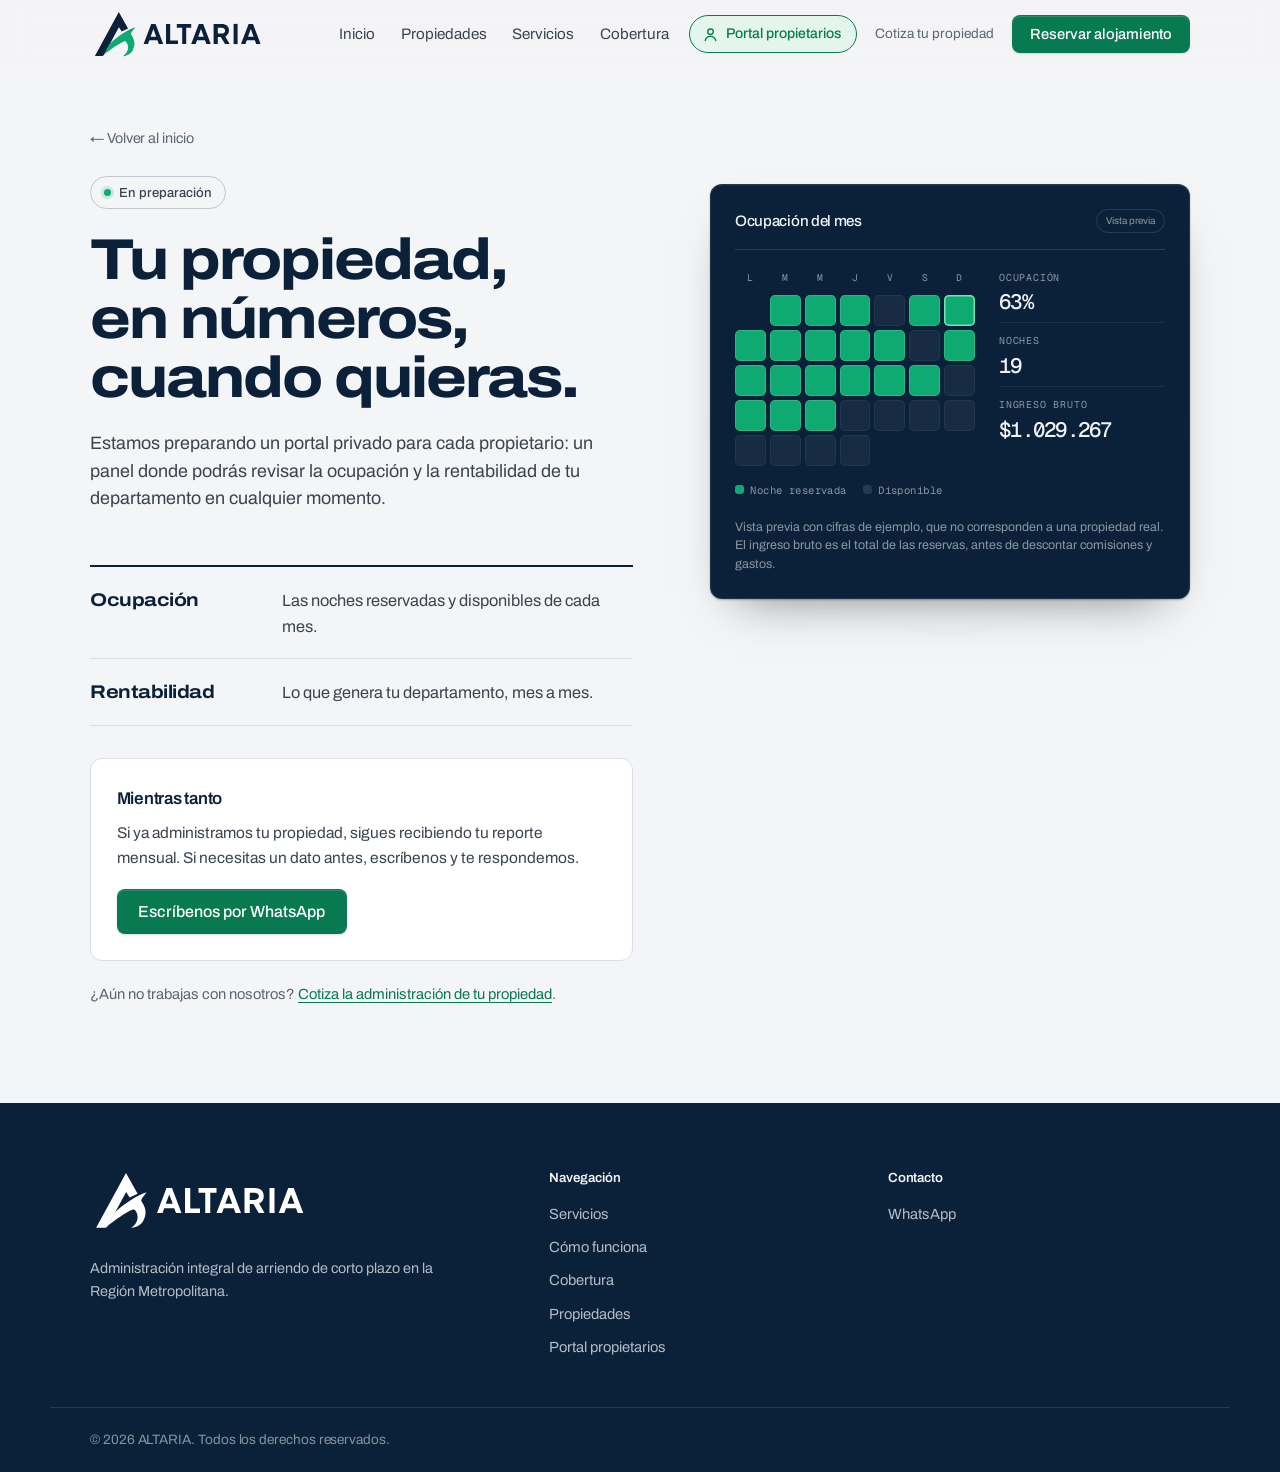
==== commit a6fab3bd: "Aclarar que el ingreso del panel es bruto, no lo que recibe el dueño - Panel de ocupación (portada y" ====
--- a/portal-propietarios.html
+++ b/portal-propietarios.html
@@ -109,12 +109,13 @@
                 <dd data-count="26">0</dd>
               </div>
               <div>
-                <dt>Ingreso</dt>
+                <dt>Ingreso bruto</dt>
                 <dd data-count="1380000" data-count-format="clp">$0</dd>
               </div>
             </dl>
             <p class="panel-foot">
-              Vista previa con cifras de ejemplo. No corresponden a una propiedad real.
+              Vista previa con cifras de ejemplo, que no corresponden a una propiedad real.
+              El ingreso bruto es el total de las reservas, antes de descontar comisiones y gastos.
             </p>
           </div>
           </div>
--- a/styles.css
+++ b/styles.css
@@ -577,7 +577,7 @@
   .hero-visual .panel-shell{
     position:absolute;
     left:-2rem;
-    bottom:-2.5rem;
+    bottom:-3.75rem;
     width:290px;
     margin:0;
   }
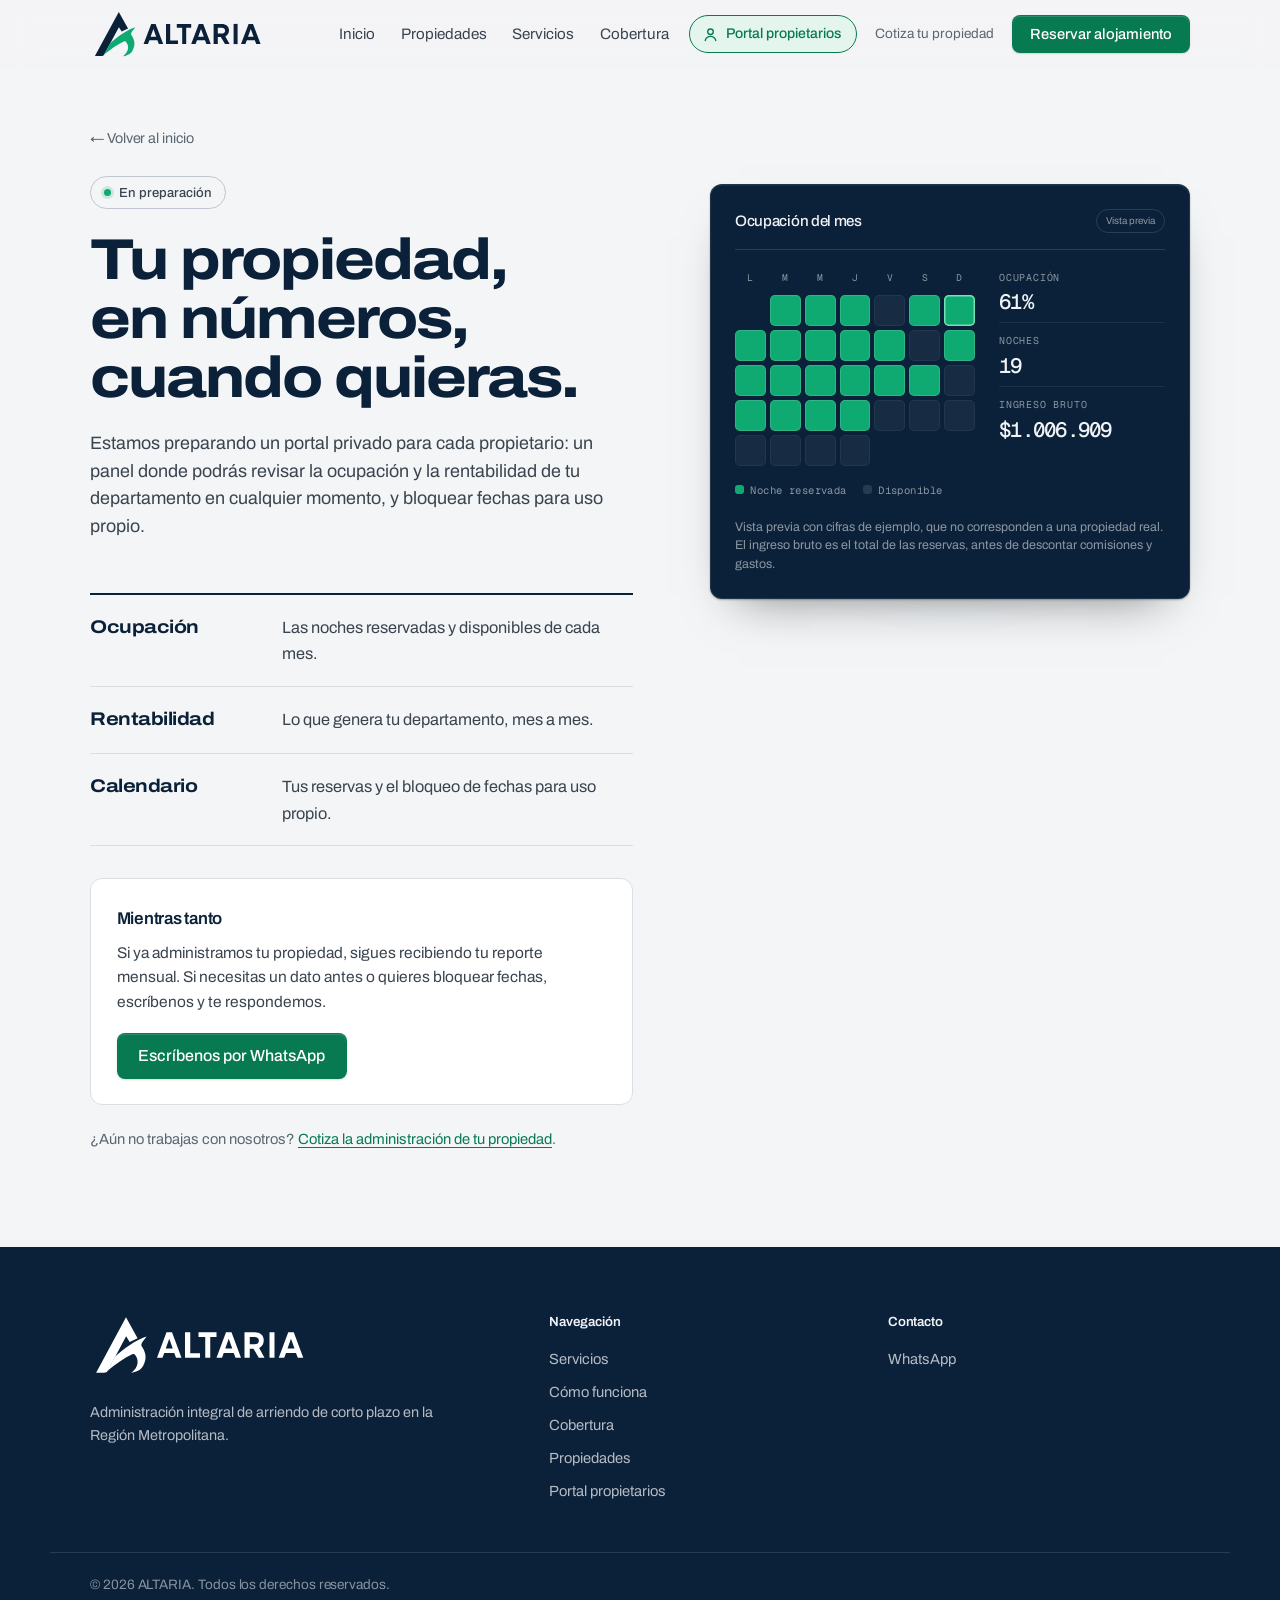
==== commit c9bba861: "Portal propietarios: sumar calendario y bloqueo de fechas para uso propio El portal en preparación a" ====
--- a/portal-propietarios.html
+++ b/portal-propietarios.html
@@ -5,12 +5,12 @@
 <meta name="viewport" content="width=device-width, initial-scale=1.0">
 <meta name="theme-color" content="#F4F5F7">
 <title>Portal propietarios | ALTARIA</title>
-<meta name="description" content="Portal privado para propietarios de ALTARIA: la ocupación y la rentabilidad de tu propiedad en un solo lugar. Disponible próximamente.">
+<meta name="description" content="Portal privado para propietarios de ALTARIA: la ocupación, la rentabilidad y el calendario de tu propiedad en un solo lugar. Disponible próximamente.">
 <!-- Página en preparación: fuera de buscadores y del sitemap hasta que el portal exista -->
 <meta name="robots" content="noindex">
 
 <meta property="og:title" content="Portal propietarios | ALTARIA">
-<meta property="og:description" content="La ocupación y la rentabilidad de tu propiedad en un solo lugar. Disponible próximamente.">
+<meta property="og:description" content="La ocupación, la rentabilidad y el calendario de tu propiedad en un solo lugar. Disponible próximamente.">
 <meta property="og:type" content="website">
 <meta property="og:site_name" content="ALTARIA">
 <meta property="og:url" content="https://webnova.diegosanmartinb1996.workers.dev/portal-propietarios.html">
@@ -82,7 +82,8 @@
           <h1 class="section-title">Tu propiedad, en números, cuando quieras.</h1>
           <p class="section-copy">
             Estamos preparando un portal privado para cada propietario: un panel donde podrás
-            revisar la ocupación y la rentabilidad de tu departamento en cualquier momento.
+            revisar la ocupación y la rentabilidad de tu departamento en cualquier momento,
+            y bloquear fechas para uso propio.
           </p>
         </div>
 
@@ -122,7 +123,7 @@
         </div>
 
         <div class="portal-details">
-          <h2 class="sr-only">Qué podrás ver</h2>
+          <h2 class="sr-only">Qué incluirá el portal</h2>
           <ul class="portal-features">
             <li>
               <strong>Ocupación</strong>
@@ -132,16 +133,20 @@
               <strong>Rentabilidad</strong>
               <span>Lo que genera tu departamento, mes a mes.</span>
             </li>
+            <li>
+              <strong>Calendario</strong>
+              <span>Tus reservas y el bloqueo de fechas para uso propio.</span>
+            </li>
           </ul>
 
           <div class="portal-note">
             <p class="portal-note-title">Mientras tanto</p>
             <p>
               Si ya administramos tu propiedad, sigues recibiendo tu reporte mensual.
-              Si necesitas un dato antes, escríbenos y te respondemos.
+              Si necesitas un dato antes o quieres bloquear fechas, escríbenos y te respondemos.
             </p>
             <a class="btn btn-primary" data-cta
-               data-cta-message="Hola ALTARIA, administran mi propiedad y quiero hacer una consulta sobre su reporte."
+               data-cta-message="Hola ALTARIA, administran mi propiedad y quiero hacer una consulta."
                href="#">Escríbenos por WhatsApp</a>
           </div>
 
--- a/styles.css
+++ b/styles.css
@@ -876,17 +876,33 @@
   letter-spacing:-.025em;
 }
 .servicio-card p{ color:var(--fg-soft); font-size:1rem; max-width:44ch; }
-
+/* Quinta tarjeta de la operación: ocupa la fila completa en vez de quedar sola */
+@media (min-width:720px){
+  .servicio-card--wide{ grid-column:1 / -1; }
+  .servicio-card--wide p{ max-width:64ch; }
+}
+
+/* Cada etiqueta lleva su punto delante. La lista se corre a la izquierda
+   y se recorta ese margen: así el punto que abre cada línea queda oculto
+   y, si la lista salta de línea, ninguna empieza con un punto suelto. */
 .platform-chips{
   margin-top:.35rem;
+  margin-left:-1.5rem;
+  clip-path:inset(0 0 0 1.5rem);
   display:flex;
   flex-wrap:wrap;
-  gap:.35rem .5rem;
+  row-gap:.35rem;
   font-size:.95rem;
   font-weight:600;
   color:var(--fg);
 }
-.platform-chips li + li::before{ content:'·'; margin-right:.5rem; color:var(--fg-faint); }
+.platform-chips li::before{
+  content:'·';
+  display:inline-block;
+  width:1.5rem;
+  text-align:center;
+  color:var(--fg-faint);
+}
 
 /* ============================================================
    11. Proceso (sección oscura)
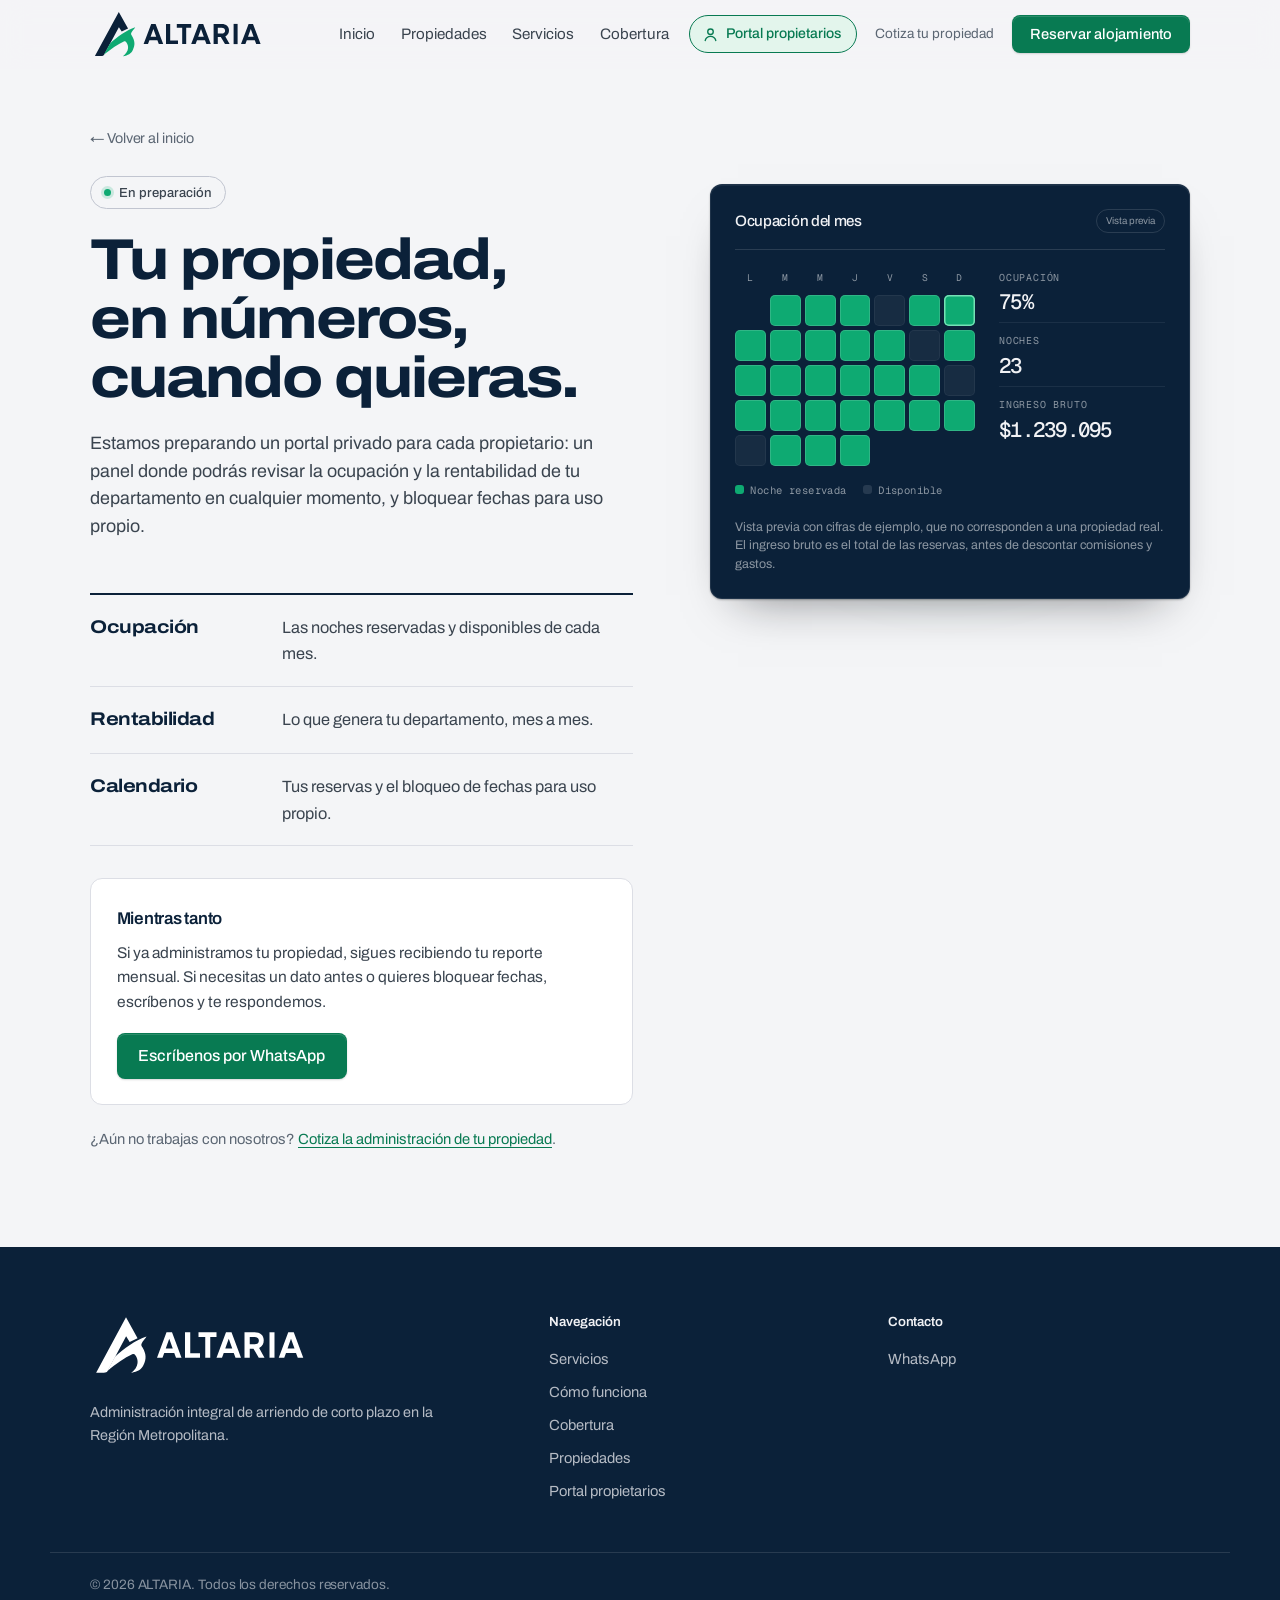
==== commit 12543b79: "Reservas de huéspedes solo por Airbnb Para que cada estadía quede cubierta por AirCover, la ficha en" ====
--- a/portal-propietarios.html
+++ b/portal-propietarios.html
@@ -52,7 +52,7 @@
         <span class="header-portal-label">Portal propietarios</span>
       </a>
       <a class="header-secondary" data-cta href="#">Cotiza tu propiedad</a>
-      <a class="btn btn-primary btn-nav" href="reservar.html">Reservar alojamiento</a>
+      <a class="btn btn-primary btn-nav" href="propiedades.html">Reservar alojamiento</a>
     </div>
     <button class="nav-toggle" type="button" data-nav-toggle aria-expanded="false" aria-controls="mobile-nav" aria-label="Abrir menú">
       <span></span><span></span><span></span>
@@ -66,7 +66,7 @@
   <a href="index.html#servicios">Servicios</a>
   <a href="index.html#cobertura">Cobertura</a>
   <a href="portal-propietarios.html" aria-current="page">Portal propietarios</a>
-  <a class="btn btn-primary btn-lg" href="reservar.html">Reservar alojamiento</a>
+  <a class="btn btn-primary btn-lg" href="propiedades.html">Reservar alojamiento</a>
   <p class="mobile-nav-note">¿Eres propietario? <a data-cta href="#">Cotiza la administración de tu propiedad</a>.</p>
 </nav>
 
--- a/styles.css
+++ b/styles.css
@@ -171,7 +171,6 @@
 /* Rotulos de seccion y de ficha: sans, sin versalitas ni tracking */
 .sector-name,
 .footer-heading,
-.folio-label,
 .property-card-comuna,
 .property-detail-comuna{
   font-family:var(--font-sans);
@@ -876,11 +875,6 @@
   letter-spacing:-.025em;
 }
 .servicio-card p{ color:var(--fg-soft); font-size:1rem; max-width:44ch; }
-/* Quinta tarjeta de la operación: ocupa la fila completa en vez de quedar sola */
-@media (min-width:720px){
-  .servicio-card--wide{ grid-column:1 / -1; }
-  .servicio-card--wide p{ max-width:64ch; }
-}
 
 /* Cada etiqueta lleva su punto delante. La lista se corre a la izquierda
    y se recorta ese margen: así el punto que abre cada línea queda oculto
@@ -1196,6 +1190,7 @@
   color:var(--fg-faint);
 }
 .property-detail-desc{ color:var(--fg-soft); }
+.property-detail-note{ margin-top:-.35rem; font-size:.86rem; color:var(--fg-faint); }
 .property-detail-amenities-title{
   font-size:.95rem;
   font-weight:600;
@@ -1313,7 +1308,7 @@
 }
 
 /* ============================================================
-   18. Filtros y formularios
+   18. Filtro del catálogo
    ============================================================ */
 .filter-bar{
   display:flex;
@@ -1322,20 +1317,13 @@
   flex-wrap:wrap;
   padding-bottom:.5rem;
 }
-.filter-bar label,
-.form-group label{
+.filter-bar label{
   font-size:.86rem;
   font-weight:500;
   letter-spacing:-.005em;
   color:var(--fg-soft);
 }
-
-.form-group{ display:flex; flex-direction:column; gap:.4rem; }
-
-.filter-bar select,
-.form-group input,
-.form-group select,
-.form-group textarea{
+.filter-bar select{
   font-family:var(--font-sans);
   font-size:.95rem;
   letter-spacing:-.01em;
@@ -1344,125 +1332,19 @@
   border:1px solid var(--line-c);
   border-radius:var(--radius-sm);
   padding:.72rem .85rem;
-  width:100%;
+  width:auto;
+  min-width:220px;
   min-height:46px;
   transition:border-color .18s var(--ease), box-shadow .18s var(--ease);
 }
-.filter-bar select{ width:auto; min-width:220px; }
-.form-group textarea{ min-height:110px; resize:vertical; }
-
-.filter-bar select:hover,
-.form-group input:hover,
-.form-group select:hover,
-.form-group textarea:hover{ border-color:var(--line-strong); }
-
-.filter-bar select:focus-visible,
-.form-group input:focus-visible,
-.form-group select:focus-visible,
-.form-group textarea:focus-visible{
+.filter-bar select:hover{ border-color:var(--line-strong); }
+.filter-bar select:focus-visible{
   outline:none;
   border-color:var(--accent);
   box-shadow:0 0 0 3px var(--accent-ring);
 }
 
-.form-row{ display:grid; gap:1rem; }
-@media (min-width:560px){
-  .form-row{ grid-template-columns:repeat(2,1fr); }
-}
-
-.booking-layout{ display:grid; gap:clamp(1.75rem,3.5vw,2.75rem); align-items:start; }
-@media (min-width:980px){
-  .booking-layout{ grid-template-columns:minmax(0,1.15fr) minmax(0,.85fr); }
-}
-.booking-form{
-  display:flex;
-  flex-direction:column;
-  gap:1rem;
-  background:var(--surface-2);
-  border:1px solid var(--line-c);
-  border-radius:var(--radius);
-  padding:clamp(1.3rem,3vw,1.85rem);
-}
-.booking-form .btn{ margin-top:.4rem; }
-
-.form-alert{
-  display:none;
-  font-size:.9rem;
-  color:var(--danger);
-  background:var(--danger-soft);
-  border:1px solid rgba(178,58,16,.25);
-  border-radius:var(--radius-sm);
-  padding:.75rem .9rem;
-}
-.form-alert.is-visible{ display:block; }
-.form-submit-note{ font-size:.82rem; color:var(--fg-faint); }
-
 .filter-empty{ margin-top:2rem; color:var(--fg-faint); }
-
-/* ============================================================
-   19. Folio (resumen de la solicitud de reserva)
-   ============================================================ */
-.booking-folio-wrap{ position:sticky; top:calc(var(--header-h) + 1.5rem); }
-.folio-caption{
-  font-size:.86rem;
-  letter-spacing:-.005em;
-  color:var(--fg-faint);
-  margin-bottom:.75rem;
-}
-.folio{
-  background:var(--surface-2);
-  border:1px solid var(--line-c);
-  border-radius:var(--radius);
-  padding:clamp(1.2rem,2.6vw,1.5rem);
-}
-.folio-head{
-  display:flex;
-  align-items:center;
-  justify-content:space-between;
-  gap:1rem;
-  margin-bottom:.9rem;
-}
-.folio-label{ font-size:.83rem; color:var(--fg); }
-.folio-label-dim{ color:var(--fg-faint); }
-.folio-rule{ height:1px; background:var(--line-c); }
-.folio-fields{ display:grid; padding-block:.35rem; }
-.folio-fields li{
-  display:flex;
-  align-items:baseline;
-  justify-content:space-between;
-  gap:1rem;
-  padding:.58rem 0;
-  font-size:.9rem;
-  color:var(--fg-faint);
-  border-bottom:1px solid var(--line-2);
-}
-.folio-fields li:last-child{ border-bottom:none; }
-.folio-value{
-  font-weight:600;
-  font-size:.92rem;
-  letter-spacing:0;
-  color:var(--fg);
-  text-align:right;
-  font-variant-numeric:tabular-nums;
-}
-.folio-seal{
-  margin-top:.9rem;
-  display:flex;
-  align-items:center;
-  gap:.55rem;
-}
-.seal-ring{
-  width:8px; height:8px;
-  border-radius:50%;
-  background:var(--ok-soft);
-  box-shadow:inset 0 0 0 2px var(--ok);
-  flex-shrink:0;
-}
-.seal-text{
-  font-size:.85rem;
-  font-weight:600;
-  color:var(--ok);
-}
 
 /* ============================================================
    20. CTA final
@@ -1560,8 +1442,7 @@
    Los navegadores no imprimen fondos, así que las secciones
    oscuras salían en texto claro sobre papel blanco. Aquí se
    devuelven a tinta negra y se oculta todo lo que no es
-   contenido. El folio de la reserva es lo único que alguien
-   va a imprimir de verdad, así que conserva su marco.
+   contenido.
    ============================================================ */
 @media print{
   .site-header,
@@ -1593,46 +1474,10 @@
   .section{ padding-block:1.2rem; }
   a{ color:#000; text-decoration:underline; }
 
-  .booking-folio-wrap{ position:static; }
-  .booking-folio{ border:1px solid #999; page-break-inside:avoid; }
-
   .servicio-card,
   .property-card,
   .proceso-list li,
   .pillar{ page-break-inside:avoid; }
-}
-
-/* Respaldo del formulario cuando el navegador bloquea WhatsApp */
-.booking-fallback{
-  margin-top:1.25rem;
-  padding:1.1rem;
-  border:1px solid var(--line-strong);
-  border-radius:var(--radius-sm);
-  background:var(--surface-2);
-  display:flex;
-  flex-direction:column;
-  gap:.7rem;
-}
-.booking-fallback-title{ font-weight:600; letter-spacing:-.015em; }
-.booking-fallback p{ font-size:.92rem; color:var(--fg-soft); }
-.booking-fallback textarea{
-  width:100%;
-  font-family:var(--font-mono);
-  font-size:.82rem;
-  line-height:1.5;
-  padding:.7rem;
-  border:1px solid var(--line-c);
-  border-radius:var(--radius-xs);
-  background:var(--surface);
-  color:var(--fg);
-  resize:vertical;
-}
-.booking-fallback-actions{ display:flex; flex-wrap:wrap; gap:.6rem; }
-
-/* Campo marcado como inválido tras enviar */
-[aria-invalid="true"]{
-  border-color:var(--danger) !important;
-  box-shadow:0 0 0 3px var(--danger-soft);
 }
 
 /* Encabezado para lectores de pantalla, sin ocupar espacio */
